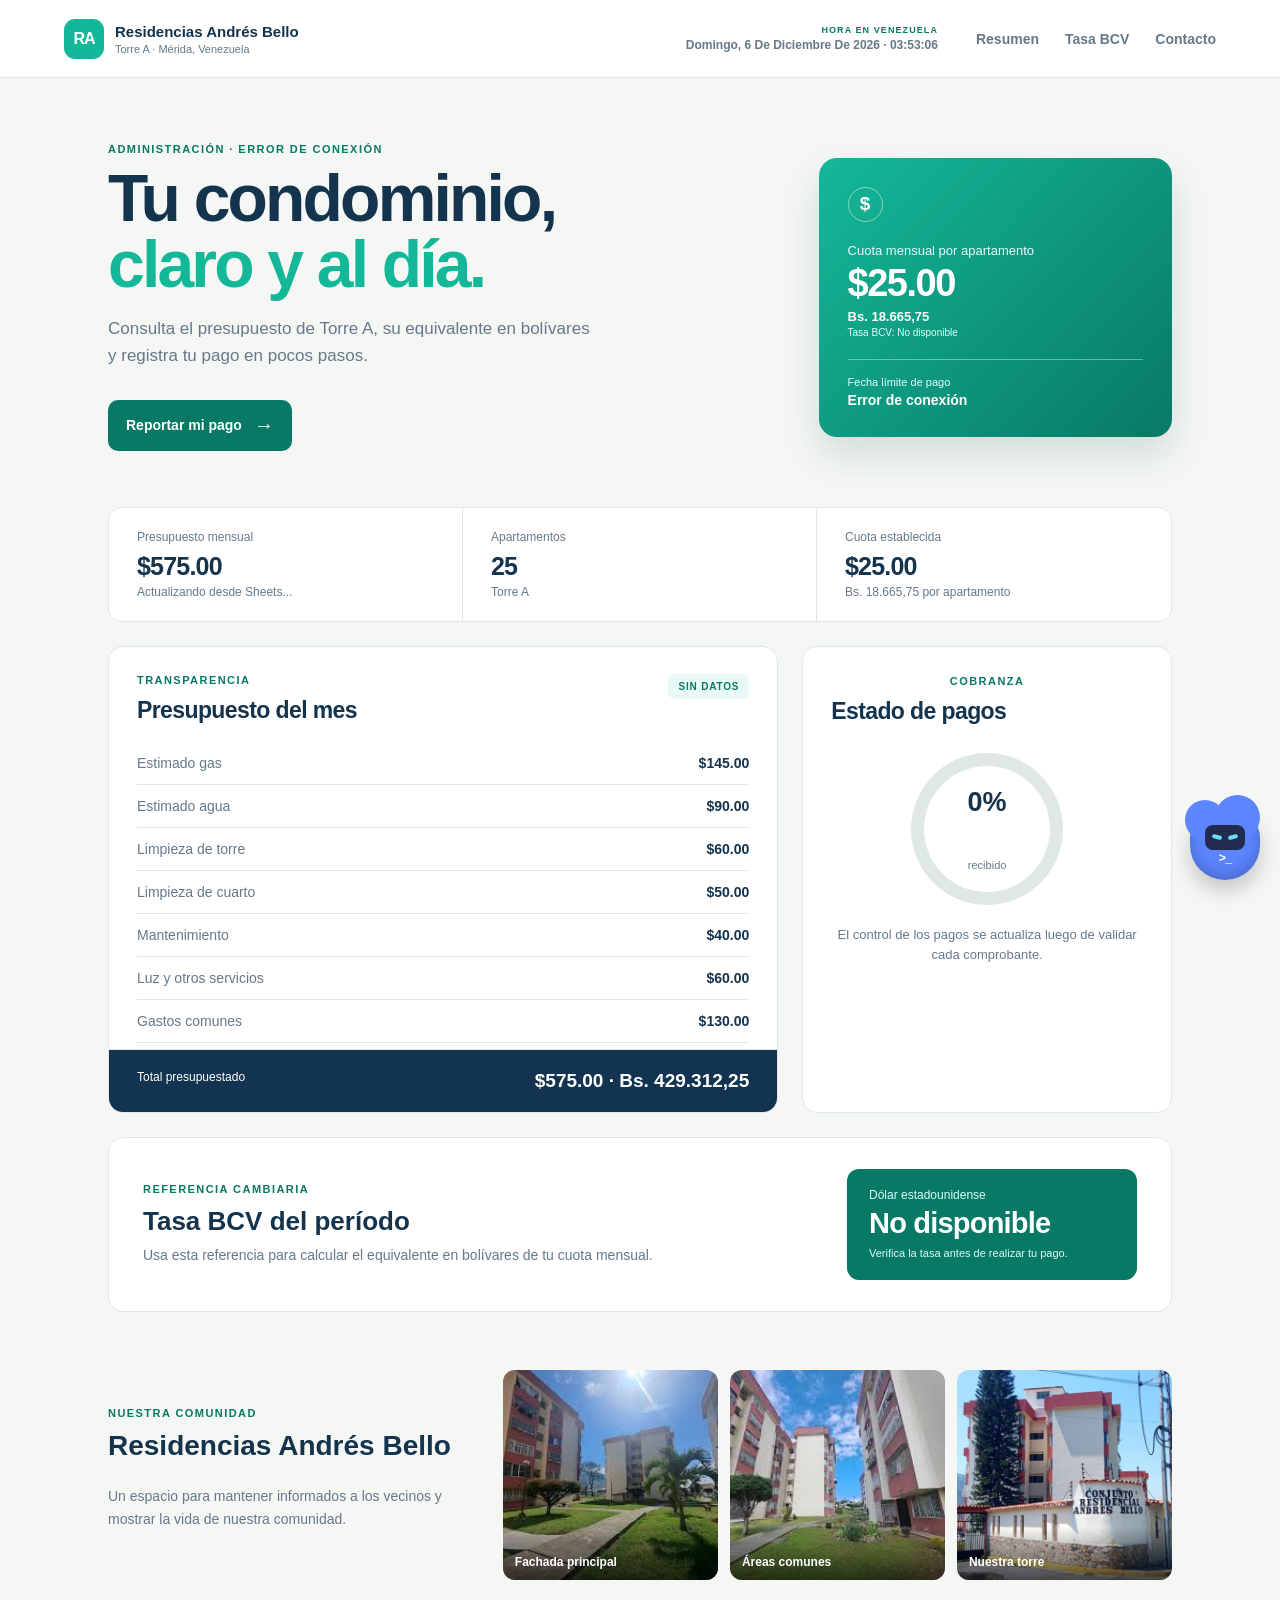
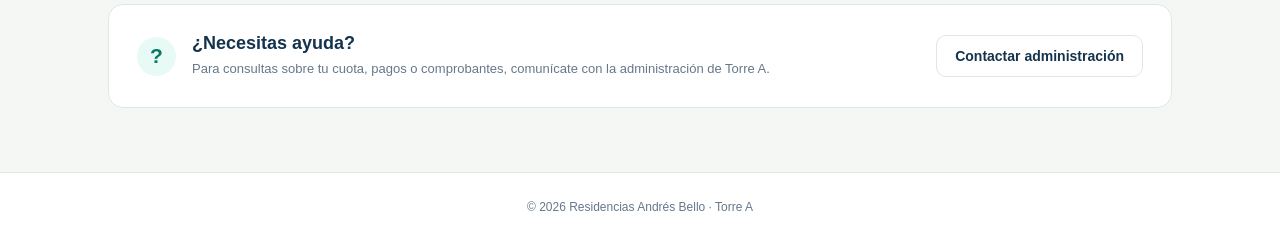
==== index.html @ afac64ab "Add files via upload" ====
<!doctype html>
<html lang="es">
  <head>
    <meta charset="UTF-8" />
    <meta name="viewport" content="width=device-width, initial-scale=1.0" />
    <title>Residencias Andrés Bello | Torre A</title>
    <meta name="description" content="Dashboard financiero de la Torre A de Residencias Andrés Bello. Consulta el presupuesto mensual, la tasa BCV y reporta tus pagos en línea de forma transparente." />
    <meta name="keywords" content="condominio, residencias andrés bello, torre a, pagos, presupuesto, bcv, mérida" />
    <meta property="og:title" content="Residencias Andrés Bello | Torre A" />
    <meta property="og:description" content="Consulta el presupuesto mensual, la tasa BCV y reporta tus pagos en línea." />
    <meta property="og:type" content="website" />
    <link rel="stylesheet" href="styles.css" />
  </head>
  <body>
    <header class="topbar">
      <a class="brand" href="#inicio" aria-label="Inicio">
        <span class="brand-mark">RA</span>
        <span><strong>Residencias Andrés Bello</strong><small>Torre A · Mérida, Venezuela</small></span>
      </a>
      <div class="live-date" aria-live="polite">
        <span>Hora en Venezuela</span>
        <strong id="fecha-hora-actual">Cargando fecha y hora...</strong>
      </div>
      <nav>
        <a class="scroll-link" href="#resumen">Resumen</a>
        <a class="scroll-link" href="#tasa">Tasa BCV</a>
        <a class="scroll-link" href="#contacto">Contacto</a>
      </nav>
    </header>

    <main id="inicio">
      <section class="hero">
        <div>
          <p class="eyebrow" id="periodo-hero">ADMINISTRACIÓN · CARGANDO PERÍODO</p>
          <h1>Tu condominio,<br /><em>claro y al día.</em></h1>
          <p class="hero-copy">Consulta el presupuesto de Torre A, su equivalente en bolívares y registra tu pago en pocos pasos.</p>
          <a class="button primary" href="https://docs.google.com/forms/d/e/1FAIpQLSe9DGuaUtaWF4WO4DJ9DgAh0t8BMmfnsXHeLed1Wag_UKDj8g/viewform?usp=header" target="_blank" rel="noopener">Reportar mi pago <span>→</span></a>
        </div>
        <aside class="amount-card">
          <span class="icon-circle">$</span>
          <p>Cuota mensual por apartamento</p>
          <strong id="cuota-usd">$25.00</strong>
          <p class="bs-amount"><span id="cuota-bs">Bs. 18.665,75</span> <small id="tasa-bcv">Tasa referencial: Bs. 746,63/$</small></p>
          <div></div>
          <small>Fecha límite de pago</small>
          <b id="fecha-limite">Cargando fecha límite...</b>
        </aside>
      </section>

      <section class="metrics" aria-label="Resumen financiero">
        <article><span>Presupuesto mensual</span><strong id="presupuesto-usd">$575.00</strong><small id="presupuesto-bs">Actualizando desde Sheets...</small></article>
        <article><span>Apartamentos</span><strong id="apartamentos">25</strong><small>Torre A</small></article>
        <article><span>Cuota establecida</span><strong id="cuota-usd-resumen">$25.00</strong><small id="cuota-bs-resumen">Bs. 18.665,75 por apartamento</small></article>
      </section>

      <section class="section-grid" id="resumen">
        <article class="panel expense-panel">
          <div class="panel-heading"><div><p class="eyebrow">TRANSPARENCIA</p><h2>Presupuesto del mes</h2></div><span class="month" id="mes-presupuesto">CARGANDO</span></div>
          <div class="expenses">
            <div><span>Estimado gas</span><b>$145.00</b></div>
            <div><span>Estimado agua</span><b>$90.00</b></div>
            <div><span>Limpieza de torre</span><b>$60.00</b></div>
            <div><span>Limpieza de cuarto</span><b>$50.00</b></div>
            <div><span>Mantenimiento</span><b>$40.00</b></div>
            <div><span>Luz y otros servicios</span><b>$60.00</b></div>
            <div><span>Gastos comunes</span><b>$130.00</b></div>
          </div>
          <footer><span>Total presupuestado</span><strong id="total-presupuesto">$575.00 · Bs. 429.312,25</strong></footer>
        </article>

        <article class="panel status-panel">
          <p class="eyebrow">COBRANZA</p><h2>Estado de pagos</h2>
          <div class="progress-ring"><div><strong id="porcentaje-cobrado">0%</strong><span id="pagos-aprobados">recibido</span></div></div>
          <p class="status-copy">El control de los pagos se actualiza luego de validar cada comprobante.</p>
        </article>
      </section>

      <section class="rate-panel" id="tasa">
        <div>
          <p class="eyebrow">REFERENCIA CAMBIARIA</p>
          <h2>Tasa BCV del período</h2>
          <p>Usa esta referencia para calcular el equivalente en bolívares de tu cuota mensual.</p>
        </div>
        <div class="rate-value">
          <span>Dólar estadounidense</span>
          <strong id="tasa-bcv-card">Bs. 746,63/$</strong>
          <small>Verifica la tasa antes de realizar tu pago.</small>
        </div>
      </section>

      <section class="gallery">
        <div><p class="eyebrow">NUESTRA COMUNIDAD</p><h2>Residencias Andrés Bello</h2><p>Un espacio para mantener informados a los vecinos y mostrar la vida de nuestra comunidad.</p></div>
        <div class="gallery-grid"><figure><img src="imagenes/condominio-1.jpg" alt="Fachada de Residencias Andrés Bello"/><figcaption>Fachada principal</figcaption></figure><figure><img src="imagenes/condominio-2.jpg" alt="Áreas comunes de Residencias Andrés Bello"/><figcaption>Áreas comunes</figcaption></figure><figure><img src="imagenes/condominio-3.jpg" alt="Vista de Residencias Andrés Bello"/><figcaption>Nuestra torre</figcaption></figure></div>
      </section>

      <section class="help" id="contacto">
        <div><span class="help-icon">?</span><div><h2>¿Necesitas ayuda?</h2><p>Para consultas sobre tu cuota, pagos o comprobantes, comunícate con la administración de Torre A.</p></div></div>
        <a class="button outline" href="mailto:administracion@residenciasandresbello.com">Contactar administración</a>
      </section>
    </main>
    <footer>© 2026 Residencias Andrés Bello · Torre A</footer>
    <script src="script.js?v=6"></script>
  </body>
</html>
---- styles.css ----
:root { 
  --ink: #14334d; --muted: #66788a; --mint: #14b899; --mint-dark: #087965; --cream: #f5f7f5; --line: #dfe8e7; --navy: #123450; --bg-panel: #ffffff;
}
[data-theme="dark"] {
  --ink: #f1f5f9; --muted: #94a3b8; --mint: #0f766e; --mint-dark: #2dd4bf; --cream: #0f172a; --line: #334155; --navy: #1e293b; --bg-panel: #1e293b;
}

* { box-sizing:border-box; }
html { scroll-behavior:smooth; }
body { margin:0; color:var(--ink); background:var(--cream); font-family:Arial,Helvetica,sans-serif; transition: background 0.3s, color 0.3s; }

/* Barra Superior */
.topbar { height:78px; display:flex; align-items:center; justify-content:space-between; padding:0 max(5vw,28px); border-bottom:1px solid var(--line); background:var(--bg-panel); transition: background 0.3s; }
.live-date { margin-left:auto; margin-right:38px; text-align:right; color:var(--muted); }
.live-date span { display:block; color:var(--mint-dark); font-size:9px; font-weight:800; letter-spacing:.12em; text-transform:uppercase; }
.live-date strong { display:block; margin-top:3px; font-size:12px; font-weight:600; text-transform:capitalize; }
.brand { display:flex; align-items:center; gap:11px; color:var(--ink); text-decoration:none; }
.brand-mark { display:grid; place-items:center; width:40px; height:40px; border-radius:11px; background:var(--mint); color:#fff; font-weight:800; letter-spacing:-1px; }
.brand strong,.brand small { display:block; }.brand strong { font-size:15px; }.brand small { margin-top:3px; font-size:11px; color:var(--muted); }
nav { display:flex; gap:26px; align-items:center; } nav a { color:var(--muted); font-size:14px; font-weight:600; text-decoration:none; } nav a:hover { color:var(--mint-dark); }
#theme-toggle { background:none; border:none; font-size:18px; cursor:pointer; padding:0; filter: grayscale(100%); transition: 0.2s; } #theme-toggle:hover { filter: grayscale(0%); transform:scale(1.1); }

main { max-width:1120px; margin:auto; padding:54px 28px 64px; }
.hero { display:grid; grid-template-columns:1.45fr .8fr; align-items:center; gap:70px; min-height:330px; }
.eyebrow { margin:0 0 11px; color:var(--mint-dark); font-size:11px; font-weight:800; letter-spacing:1.45px; }
h1,h2,p { margin-top:0; } h1 { margin-bottom:18px; max-width:620px; font-size:clamp(40px,5.2vw,66px); line-height:.99; letter-spacing:-2.8px; } h1 em { color:var(--mint); font-style:normal; }
.hero-copy { max-width:490px; color:var(--muted); font-size:17px; line-height:1.6; }
.button { display:inline-flex; align-items:center; justify-content:center; gap:12px; padding:14px 18px; border-radius:10px; font-size:14px; font-weight:700; text-decoration:none; transition:.2s; }.primary { margin-top:13px; color:#fff; background:var(--mint-dark); }.primary:hover { background:var(--mint); transform:translateY(-2px); box-shadow:0 8px 20px rgba(20,184,153,.3); }.primary span { font-size:20px; }

/* Tarjetas y Paneles (Hover 3D) */
.hover-3d { transition: transform 0.3s cubic-bezier(0.175, 0.885, 0.32, 1.275), box-shadow 0.3s ease; }
.hover-3d:hover { transform: translateY(-4px); box-shadow: 0 16px 32px rgba(0,0,0,0.08); }

.amount-card { padding:29px; border-radius:18px; color:#fff; background:linear-gradient(135deg, var(--mint) 0%, var(--mint-dark) 100%); box-shadow:0 18px 38px rgba(18,80,70,.16); }.icon-circle { display:grid; place-items:center; width:35px; height:35px; border:1px solid #ffffff7a; border-radius:50%; font-size:19px; font-weight:bold; }.amount-card p { margin:21px 0 4px; color:#e2fffa; font-size:13px; }.amount-card strong { font-size:38px; letter-spacing:-1.5px; display:inline-block; }.amount-card div { height:1px; margin:21px 0 16px; background:#ffffff62; }.amount-card small,.amount-card b { display:block; }.amount-card small { color:#e2fffa; font-size:11px; }.amount-card b { margin-top:4px; font-size:14px; }
.amount-card .bs-amount { margin:4px 0 0; color:#fff; font-size:13px; font-weight:bold; }
.amount-card .bs-amount small { display:block; margin-top:3px; color:#e2fffa; font-size:10px; font-weight:normal; }

.metrics { display:grid; grid-template-columns:repeat(3,1fr); margin:45px 0 24px; border:1px solid var(--line); border-radius:13px; overflow:hidden; background:var(--bg-panel); transition: background 0.3s, border-color 0.3s; }.metrics article { padding:22px 28px; border-right:1px solid var(--line); }.metrics article:last-child { border:0; }.metrics span,.metrics small { display:block; color:var(--muted); font-size:12px; }.metrics strong { display:block; margin:8px 0 4px; color:var(--ink); font-size:25px; letter-spacing:-.8px; display:inline-block; }

.section-grid { display:grid; grid-template-columns:1.45fr .8fr; gap:24px; }.panel { border:1px solid var(--line); border-radius:15px; background:var(--bg-panel); transition: background 0.3s, border-color 0.3s; }.expense-panel { overflow:hidden; }.panel-heading { display:flex; justify-content:space-between; align-items:start; padding:27px 28px 18px; }.panel h2 { margin:0; font-size:23px; letter-spacing:-.6px; }.month { padding:7px 10px; border-radius:7px; color:var(--mint-dark); background:#e9faf6; font-size:10px; font-weight:800; letter-spacing:.8px; display:inline-block; }.expenses { padding:0 28px; }.expenses div { display:flex; justify-content:space-between; padding:13px 0; border-bottom:1px solid var(--line); color:var(--muted); font-size:14px; }.expenses b { color:var(--ink); }.expense-panel footer { display:flex; justify-content:space-between; margin-top:6px; padding:20px 28px; color:#fff; background:var(--navy); }.expense-panel footer strong { font-size:19px; display:inline-block; }

/* Termómetro Financiero (Progress Ring) */
.status-panel { padding:28px; text-align:center; }.status-panel h2 { text-align:left; }
.progress-ring { display:grid; place-items:center; width:152px; height:152px; margin:28px auto 20px; border-radius:50%; background:conic-gradient(var(--progress-color, var(--mint)) var(--progress-angle, 0deg), var(--line) 0deg); transition: background 0.5s; }.progress-ring>div { display:grid; place-items:center; width:126px; height:126px; border-radius:50%; background:var(--bg-panel); transition: background 0.3s; }.progress-ring strong { font-size:27px; display:inline-block; }.progress-ring span { color:var(--muted); font-size:11px; }.status-copy { color:var(--muted); font-size:13px; line-height:1.55; }

.rate-panel { display:flex; align-items:center; justify-content:space-between; gap:30px; margin-top:24px; padding:31px 34px; border:1px solid var(--line); border-radius:15px; background:var(--bg-panel); transition: background 0.3s, border-color 0.3s; }.rate-panel h2 { margin:0 0 8px; font-size:26px; }.rate-panel>div>p:not(.eyebrow) { max-width:560px; margin:0; color:var(--muted); font-size:14px; line-height:1.55; }.rate-value { min-width:290px; padding:19px 22px; border-radius:12px; color:#fff; background:var(--mint-dark); }.rate-value span,.rate-value small { display:block; }.rate-value span { color:#d7fff6; font-size:12px; }.rate-value strong { display:block; margin:5px 0 6px; font-size:29px; letter-spacing:-.8px; display:inline-block; }.rate-value small { color:#d7fff6; font-size:11px; line-height:1.4; }

.gallery { display:grid; grid-template-columns:.8fr 1.5fr; gap:38px; align-items:center; margin-top:58px; }.gallery h2 { font-size:28px; }.gallery>div>p:not(.eyebrow) { color:var(--muted); font-size:14px; line-height:1.6; }
.gallery-grid { display:grid; grid-template-columns:repeat(3,1fr); gap:12px; }.gallery figure { position:relative; height:210px; margin:0; overflow:hidden; border-radius:12px; background:#dbe8e5; }.gallery img { width:100%; height:100%; object-fit:cover; transition: transform 0.5s; }.gallery figure:hover img { transform: scale(1.05); }.gallery figcaption { position:absolute; right:0; bottom:0; left:0; padding:28px 12px 11px; color:#fff; background:linear-gradient(transparent,rgba(0,0,0,.65)); font-size:12px; font-weight:bold; }

.help { display:flex; align-items:center; justify-content:space-between; gap:22px; margin-top:24px; padding:28px; border:1px solid var(--line); border-radius:15px; background:var(--bg-panel); transition: background 0.3s, border-color 0.3s; }.help>div { display:flex; align-items:center; gap:16px; }.help-icon { display:grid; place-items:center; flex:0 0 auto; width:39px; height:39px; border-radius:50%; color:var(--mint-dark); background:#e8faf6; font-size:21px; font-weight:bold; }.help h2 { margin:0 0 5px; font-size:18px; }.help p { max-width:580px; margin:0; color:var(--muted); font-size:13px; line-height:1.5; }.outline { color:var(--ink); border:1px solid var(--line); white-space:nowrap; padding:12px 18px; border-radius:10px; font-weight:bold; text-decoration:none; transition:0.2s; }.outline:hover { background:var(--line); } 
footer { padding:27px; color:var(--muted); border-top:1px solid var(--line); background:var(--bg-panel); text-align:center; font-size:12px; transition: background 0.3s; }

/* Animaciones de Skeleton Loading */
@keyframes shimmer { 0% { background-position: -200% 0; } 100% { background-position: 200% 0; } }
.skeleton { background: linear-gradient(90deg, var(--line) 25%, var(--cream) 50%, var(--line) 75%); background-size: 200% 100%; animation: shimmer 1.5s infinite; color: transparent !important; border-radius: 6px; }

@media (max-width:720px) {
  .topbar { height:auto; padding:13px 15px; } .topbar nav { gap:15px; } .topbar nav a { display:none; } .live-date { margin:0 0 0 auto; max-width:154px; line-height:1.35; } .live-date strong { font-size:10px; } .brand-mark { width:34px; height:34px; border-radius:9px; font-size:13px; } .brand strong { font-size:13px; }.brand small { font-size:9px; } main { padding:25px 14px 38px; } .hero,.section-grid { grid-template-columns:1fr; gap:21px; } .hero { min-height:0; }.hero-copy { font-size:15px; line-height:1.5; } h1 { margin-bottom:13px; font-size:39px; letter-spacing:-1.8px; } .eyebrow { margin-bottom:8px; font-size:9px; } .button { padding:12px 15px; font-size:13px; } .amount-card { max-width:430px; padding:22px; border-radius:15px; } .amount-card p { margin-top:15px; }.amount-card strong { font-size:32px; } .metrics { grid-template-columns:1fr; margin:28px 0 18px; } .metrics article { padding:16px 19px; border-right:0; border-bottom:1px solid var(--line); } .metrics article:last-child { border-bottom:0; }.metrics strong { margin:5px 0 2px; font-size:22px; } .panel-heading,.status-panel { padding:21px; }.expenses { padding:0 21px; } .expenses div { padding:10px 0; font-size:13px; }.expense-panel footer { padding:16px 21px; } .progress-ring { width:130px; height:130px; margin:21px auto 15px; }.progress-ring>div { width:108px; height:108px; } .rate-panel,.help { display:block; padding:22px; }.rate-panel h2 { font-size:23px; } .help .outline { width:100%; margin-top:18px; display:block; text-align:center; } .rate-value { min-width:0; margin-top:18px; } .gallery { grid-template-columns:1fr; gap:24px; }.gallery-grid { grid-template-columns:repeat(3,1fr); }.gallery figure { height:130px; }
}
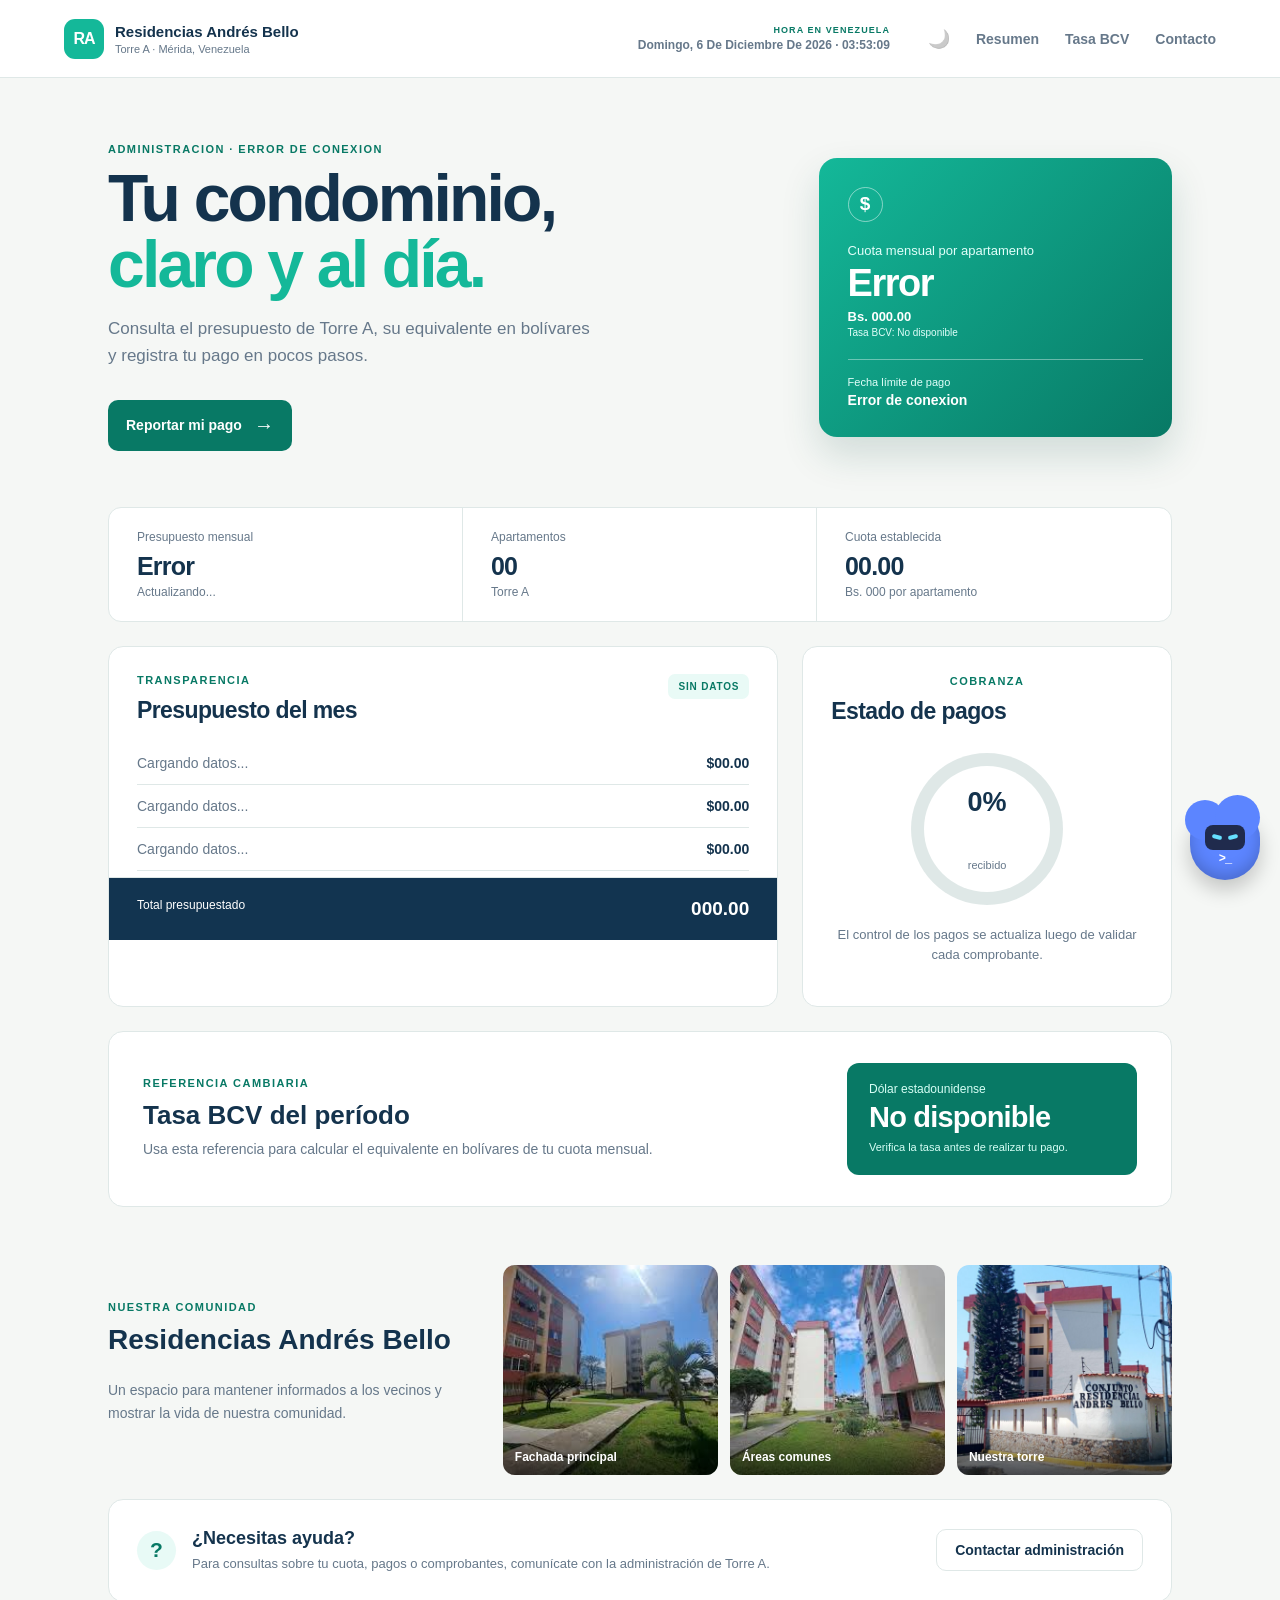
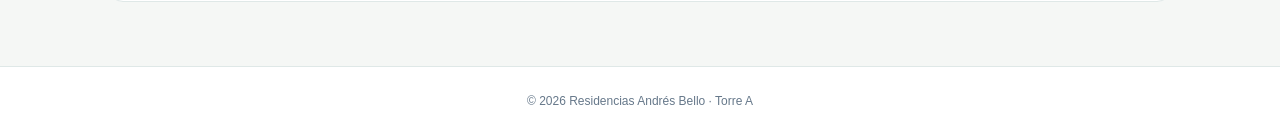
==== commit b6b816a1: "Add files via upload" ====
--- a/index.html
+++ b/index.html
@@ -1,11 +1,11 @@
 <!doctype html>
-<html lang="es">
+<html lang="es" data-theme="light">
   <head>
     <meta charset="UTF-8" />
     <meta name="viewport" content="width=device-width, initial-scale=1.0" />
     <title>Residencias Andrés Bello | Torre A</title>
     <meta name="description" content="Dashboard financiero de la Torre A de Residencias Andrés Bello. Consulta el presupuesto mensual, la tasa BCV y reporta tus pagos en línea de forma transparente." />
-    <meta name="keywords" content="condominio, residencias andrés bello, torre a, pagos, presupuesto, bcv, mérida" />
+    <meta name="keywords" content="condominio, residencias andrés bello, torre a, pagos, presupuesto, bcv" />
     <meta property="og:title" content="Residencias Andrés Bello | Torre A" />
     <meta property="og:description" content="Consulta el presupuesto mensual, la tasa BCV y reporta tus pagos en línea." />
     <meta property="og:type" content="website" />
@@ -22,6 +22,7 @@
         <strong id="fecha-hora-actual">Cargando fecha y hora...</strong>
       </div>
       <nav>
+        <button id="theme-toggle" aria-label="Cambiar tema">🌙</button>
         <a class="scroll-link" href="#resumen">Resumen</a>
         <a class="scroll-link" href="#tasa">Tasa BCV</a>
         <a class="scroll-link" href="#contacto">Contacto</a>
@@ -36,46 +37,42 @@
           <p class="hero-copy">Consulta el presupuesto de Torre A, su equivalente en bolívares y registra tu pago en pocos pasos.</p>
           <a class="button primary" href="https://docs.google.com/forms/d/e/1FAIpQLSe9DGuaUtaWF4WO4DJ9DgAh0t8BMmfnsXHeLed1Wag_UKDj8g/viewform?usp=header" target="_blank" rel="noopener">Reportar mi pago <span>→</span></a>
         </div>
-        <aside class="amount-card">
+        <aside class="amount-card hover-3d">
           <span class="icon-circle">$</span>
           <p>Cuota mensual por apartamento</p>
-          <strong id="cuota-usd">$25.00</strong>
-          <p class="bs-amount"><span id="cuota-bs">Bs. 18.665,75</span> <small id="tasa-bcv">Tasa referencial: Bs. 746,63/$</small></p>
+          <strong id="cuota-usd" class="skeleton">00.00</strong>
+          <p class="bs-amount"><span id="cuota-bs" class="skeleton">Bs. 000.00</span> <small id="tasa-bcv" class="skeleton">Tasa referencial: Bs. 000/$</small></p>
           <div></div>
           <small>Fecha límite de pago</small>
-          <b id="fecha-limite">Cargando fecha límite...</b>
+          <b id="fecha-limite" class="skeleton">Cargando...</b>
         </aside>
       </section>
 
-      <section class="metrics" aria-label="Resumen financiero">
-        <article><span>Presupuesto mensual</span><strong id="presupuesto-usd">$575.00</strong><small id="presupuesto-bs">Actualizando desde Sheets...</small></article>
-        <article><span>Apartamentos</span><strong id="apartamentos">25</strong><small>Torre A</small></article>
-        <article><span>Cuota establecida</span><strong id="cuota-usd-resumen">$25.00</strong><small id="cuota-bs-resumen">Bs. 18.665,75 por apartamento</small></article>
+      <section class="metrics hover-3d" aria-label="Resumen financiero">
+        <article><span>Presupuesto mensual</span><strong id="presupuesto-usd" class="skeleton">000.00</strong><small id="presupuesto-bs" class="skeleton">Actualizando...</small></article>
+        <article><span>Apartamentos</span><strong id="apartamentos" class="skeleton">00</strong><small>Torre A</small></article>
+        <article><span>Cuota establecida</span><strong id="cuota-usd-resumen" class="skeleton">00.00</strong><small id="cuota-bs-resumen" class="skeleton">Bs. 000 por apartamento</small></article>
       </section>
 
       <section class="section-grid" id="resumen">
-        <article class="panel expense-panel">
-          <div class="panel-heading"><div><p class="eyebrow">TRANSPARENCIA</p><h2>Presupuesto del mes</h2></div><span class="month" id="mes-presupuesto">CARGANDO</span></div>
+        <article class="panel expense-panel hover-3d">
+          <div class="panel-heading"><div><p class="eyebrow">TRANSPARENCIA</p><h2>Presupuesto del mes</h2></div><span class="month skeleton" id="mes-presupuesto">CARGANDO</span></div>
           <div class="expenses">
-            <div><span>Estimado gas</span><b>$145.00</b></div>
-            <div><span>Estimado agua</span><b>$90.00</b></div>
-            <div><span>Limpieza de torre</span><b>$60.00</b></div>
-            <div><span>Limpieza de cuarto</span><b>$50.00</b></div>
-            <div><span>Mantenimiento</span><b>$40.00</b></div>
-            <div><span>Luz y otros servicios</span><b>$60.00</b></div>
-            <div><span>Gastos comunes</span><b>$130.00</b></div>
+            <div class="skeleton"><span>Cargando datos...</span><b>$00.00</b></div>
+            <div class="skeleton"><span>Cargando datos...</span><b>$00.00</b></div>
+            <div class="skeleton"><span>Cargando datos...</span><b>$00.00</b></div>
           </div>
-          <footer><span>Total presupuestado</span><strong id="total-presupuesto">$575.00 · Bs. 429.312,25</strong></footer>
+          <footer><span>Total presupuestado</span><strong id="total-presupuesto" class="skeleton">000.00</strong></footer>
         </article>
 
-        <article class="panel status-panel">
+        <article class="panel status-panel hover-3d">
           <p class="eyebrow">COBRANZA</p><h2>Estado de pagos</h2>
-          <div class="progress-ring"><div><strong id="porcentaje-cobrado">0%</strong><span id="pagos-aprobados">recibido</span></div></div>
+          <div class="progress-ring"><div><strong id="porcentaje-cobrado" class="skeleton">0%</strong><span id="pagos-aprobados" class="skeleton">recibido</span></div></div>
           <p class="status-copy">El control de los pagos se actualiza luego de validar cada comprobante.</p>
         </article>
       </section>
 
-      <section class="rate-panel" id="tasa">
+      <section class="rate-panel hover-3d" id="tasa">
         <div>
           <p class="eyebrow">REFERENCIA CAMBIARIA</p>
           <h2>Tasa BCV del período</h2>
@@ -83,7 +80,7 @@
         </div>
         <div class="rate-value">
           <span>Dólar estadounidense</span>
-          <strong id="tasa-bcv-card">Bs. 746,63/$</strong>
+          <strong id="tasa-bcv-card" class="skeleton">Bs. 000/$</strong>
           <small>Verifica la tasa antes de realizar tu pago.</small>
         </div>
       </section>
@@ -93,12 +90,12 @@
         <div class="gallery-grid"><figure><img src="imagenes/condominio-1.jpg" alt="Fachada de Residencias Andrés Bello"/><figcaption>Fachada principal</figcaption></figure><figure><img src="imagenes/condominio-2.jpg" alt="Áreas comunes de Residencias Andrés Bello"/><figcaption>Áreas comunes</figcaption></figure><figure><img src="imagenes/condominio-3.jpg" alt="Vista de Residencias Andrés Bello"/><figcaption>Nuestra torre</figcaption></figure></div>
       </section>
 
-      <section class="help" id="contacto">
+      <section class="help hover-3d" id="contacto">
         <div><span class="help-icon">?</span><div><h2>¿Necesitas ayuda?</h2><p>Para consultas sobre tu cuota, pagos o comprobantes, comunícate con la administración de Torre A.</p></div></div>
         <a class="button outline" href="mailto:administracion@residenciasandresbello.com">Contactar administración</a>
       </section>
     </main>
     <footer>© 2026 Residencias Andrés Bello · Torre A</footer>
-    <script src="script.js?v=6"></script>
+    <script src="script.js?v=7"></script>
   </body>
 </html>
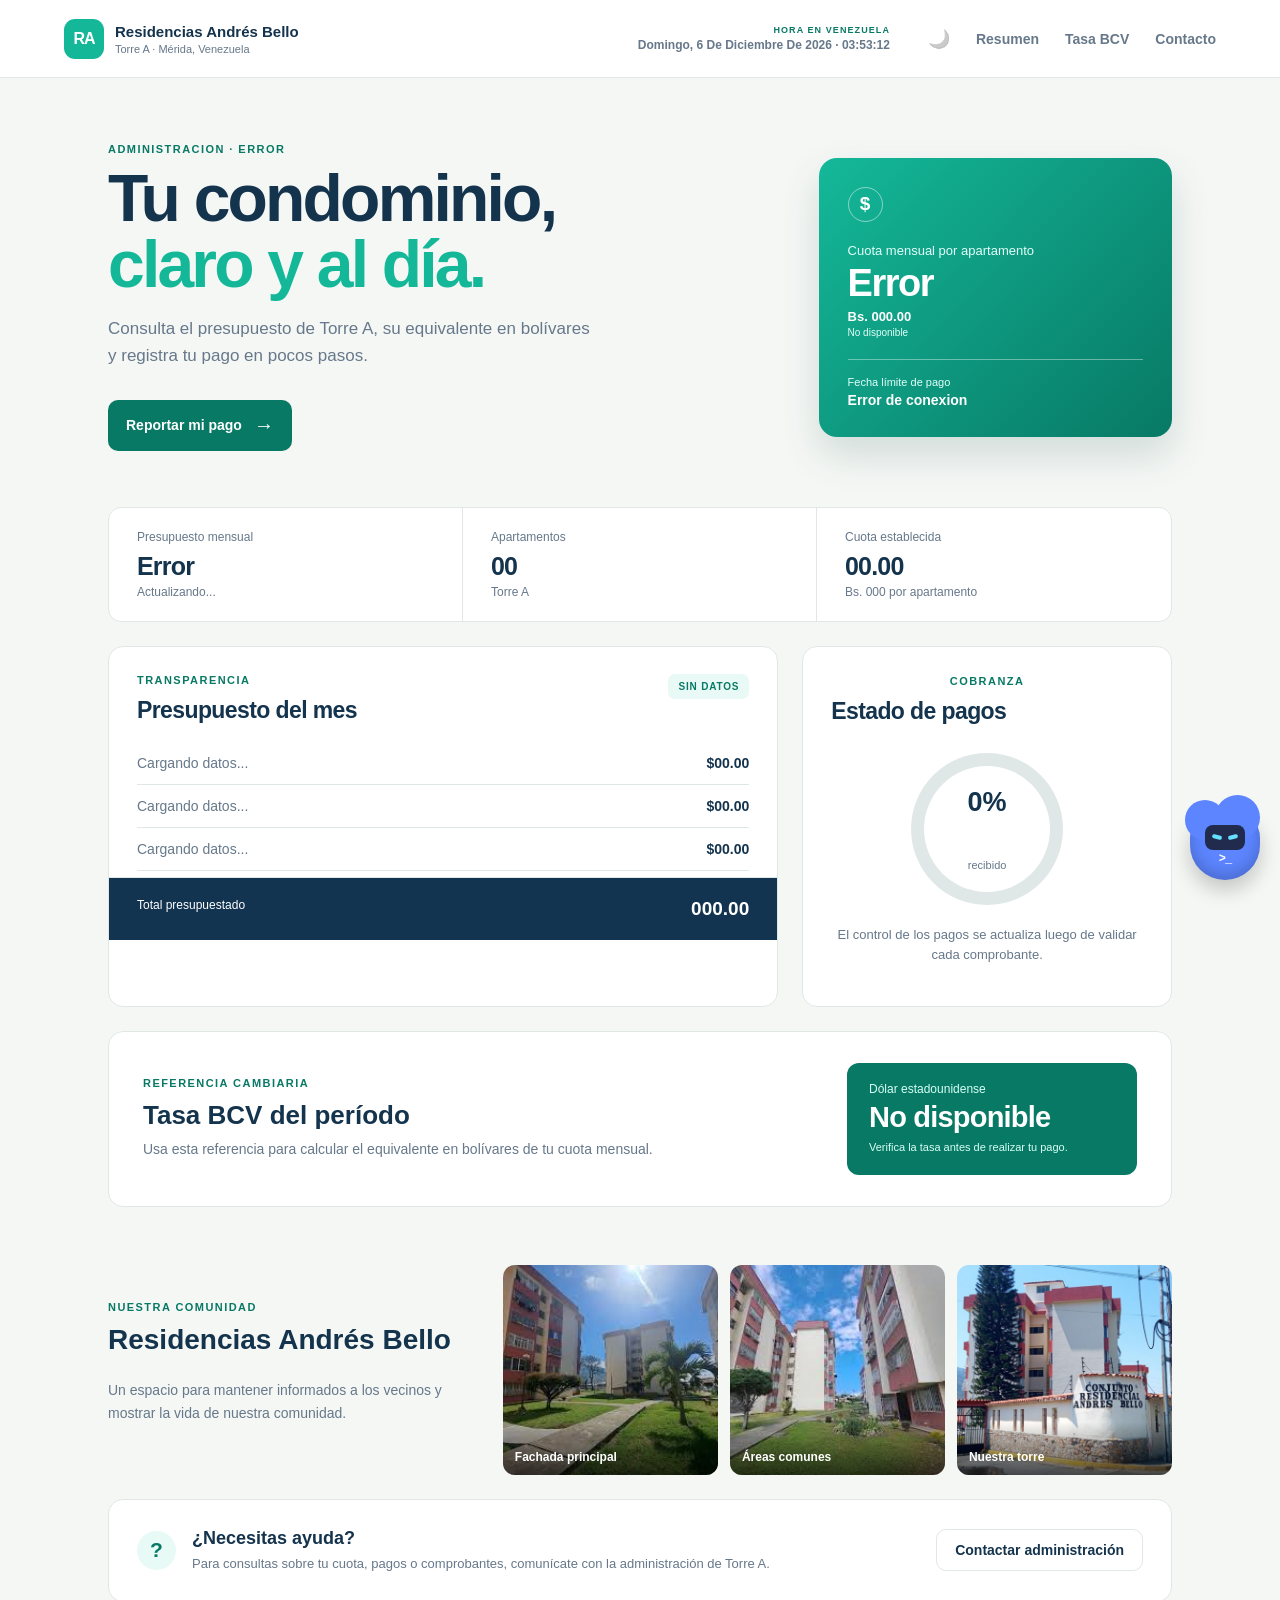
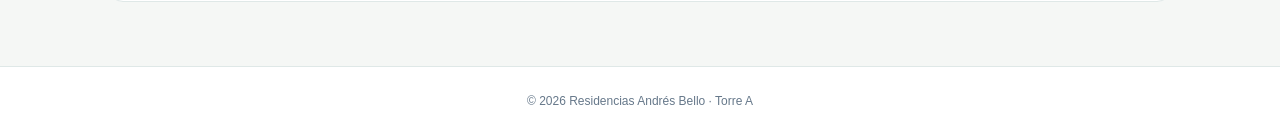
==== commit 5c9674bd: "Add files via upload" ====
--- a/index.html
+++ b/index.html
@@ -96,6 +96,7 @@
       </section>
     </main>
     <footer>© 2026 Residencias Andrés Bello · Torre A</footer>
-    <script src="script.js?v=7"></script>
+    <script src="script.js?v=8"></script>
+    <script src="chatbot.js?v=1"></script>
   </body>
 </html>
--- a/styles.css
+++ b/styles.css
@@ -39,7 +39,7 @@
 
 .section-grid { display:grid; grid-template-columns:1.45fr .8fr; gap:24px; }.panel { border:1px solid var(--line); border-radius:15px; background:var(--bg-panel); transition: background 0.3s, border-color 0.3s; }.expense-panel { overflow:hidden; }.panel-heading { display:flex; justify-content:space-between; align-items:start; padding:27px 28px 18px; }.panel h2 { margin:0; font-size:23px; letter-spacing:-.6px; }.month { padding:7px 10px; border-radius:7px; color:var(--mint-dark); background:#e9faf6; font-size:10px; font-weight:800; letter-spacing:.8px; display:inline-block; }.expenses { padding:0 28px; }.expenses div { display:flex; justify-content:space-between; padding:13px 0; border-bottom:1px solid var(--line); color:var(--muted); font-size:14px; }.expenses b { color:var(--ink); }.expense-panel footer { display:flex; justify-content:space-between; margin-top:6px; padding:20px 28px; color:#fff; background:var(--navy); }.expense-panel footer strong { font-size:19px; display:inline-block; }
 
-/* Termómetro Financiero (Progress Ring) */
+/* Termometro Financiero (Progress Ring) */
 .status-panel { padding:28px; text-align:center; }.status-panel h2 { text-align:left; }
 .progress-ring { display:grid; place-items:center; width:152px; height:152px; margin:28px auto 20px; border-radius:50%; background:conic-gradient(var(--progress-color, var(--mint)) var(--progress-angle, 0deg), var(--line) 0deg); transition: background 0.5s; }.progress-ring>div { display:grid; place-items:center; width:126px; height:126px; border-radius:50%; background:var(--bg-panel); transition: background 0.3s; }.progress-ring strong { font-size:27px; display:inline-block; }.progress-ring span { color:var(--muted); font-size:11px; }.status-copy { color:var(--muted); font-size:13px; line-height:1.55; }
 
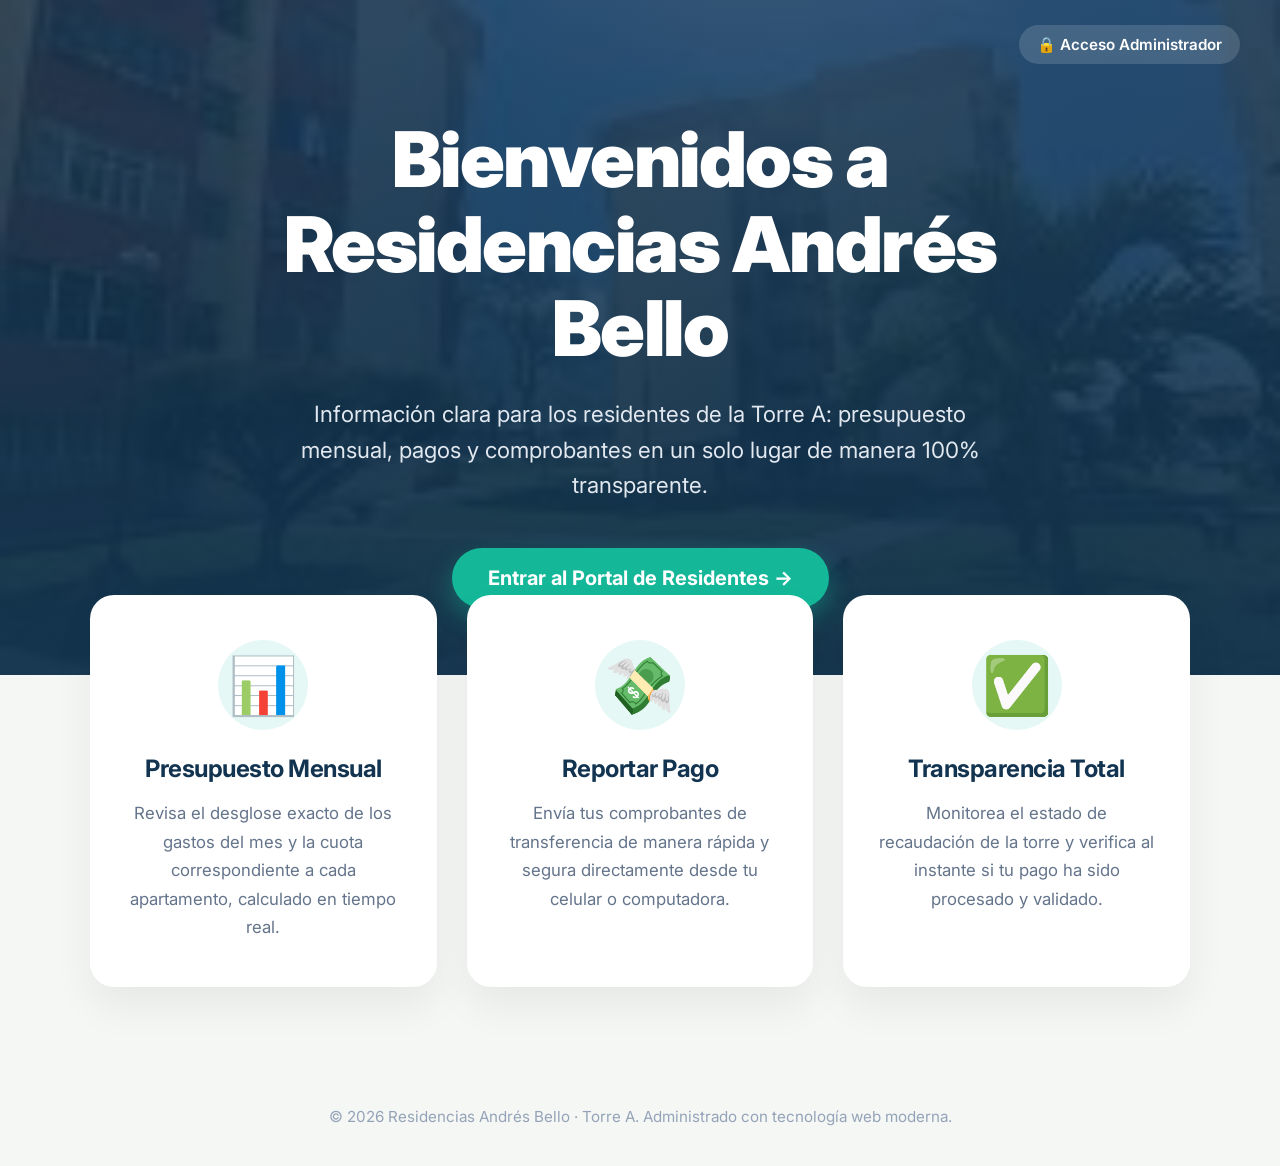
==== commit c678a436: "Add files via upload" ====
--- a/index.html
+++ b/index.html
@@ -1,102 +1,157 @@
 <!doctype html>
-<html lang="es" data-theme="light">
-  <head>
-    <meta charset="UTF-8" />
-    <meta name="viewport" content="width=device-width, initial-scale=1.0" />
-    <title>Residencias Andrés Bello | Torre A</title>
-    <meta name="description" content="Dashboard financiero de la Torre A de Residencias Andrés Bello. Consulta el presupuesto mensual, la tasa BCV y reporta tus pagos en línea de forma transparente." />
-    <meta name="keywords" content="condominio, residencias andrés bello, torre a, pagos, presupuesto, bcv" />
-    <meta property="og:title" content="Residencias Andrés Bello | Torre A" />
-    <meta property="og:description" content="Consulta el presupuesto mensual, la tasa BCV y reporta tus pagos en línea." />
-    <meta property="og:type" content="website" />
-    <link rel="stylesheet" href="styles.css" />
-  </head>
-  <body>
-    <header class="topbar">
-      <a class="brand" href="#inicio" aria-label="Inicio">
-        <span class="brand-mark">RA</span>
-        <span><strong>Residencias Andrés Bello</strong><small>Torre A · Mérida, Venezuela</small></span>
-      </a>
-      <div class="live-date" aria-live="polite">
-        <span>Hora en Venezuela</span>
-        <strong id="fecha-hora-actual">Cargando fecha y hora...</strong>
-      </div>
-      <nav>
-        <button id="theme-toggle" aria-label="Cambiar tema">🌙</button>
-        <a class="scroll-link" href="#resumen">Resumen</a>
-        <a class="scroll-link" href="#tasa">Tasa BCV</a>
-        <a class="scroll-link" href="#contacto">Contacto</a>
-      </nav>
-    </header>
+<html lang="es">
+<head>
+  <meta charset="UTF-8">
+  <meta name="viewport" content="width=device-width, initial-scale=1.0">
+  <title>Residencias Andrés Bello</title>
+  <meta name="description" content="Portal oficial de Residencias Andrés Bello. Información clara y transparente para todos los residentes." />
+  <link href="https://fonts.googleapis.com/css2?family=Inter:wght@400;600;700;900&display=swap" rel="stylesheet">
+  <style>
+    :root {
+      --mint: #14b899;
+      --mint-dark: #087965;
+      --navy: #123450;
+      --light: #f5f7f5;
+    }
+    body, html { margin: 0; padding: 0; font-family: 'Inter', sans-serif; background: var(--light); color: var(--navy); }
+    .top-nav {
+      position: absolute;
+      top: 0; left: 0; right: 0;
+      padding: 25px 40px;
+      display: flex;
+      justify-content: flex-end;
+      z-index: 10;
+    }
+    .admin-btn {
+      display: flex;
+      align-items: center;
+      gap: 8px;
+      color: white;
+      text-decoration: none;
+      font-size: 0.95rem;
+      font-weight: 600;
+      background: rgba(255, 255, 255, 0.15);
+      padding: 10px 18px;
+      border-radius: 50px;
+      backdrop-filter: blur(10px);
+      transition: all 0.3s;
+    }
+    .admin-btn:hover { background: rgba(255, 255, 255, 0.3); }
+    .hero {
+      position: relative;
+      height: 75vh;
+      min-height: 500px;
+      display: flex;
+      align-items: center;
+      justify-content: center;
+      text-align: center;
+      color: white;
+      background: url('imagenes/condominio-1.jpg') center/cover no-repeat;
+    }
+    .hero::before {
+      content: '';
+      position: absolute;
+      inset: 0;
+      background: linear-gradient(to bottom, rgba(18, 52, 80, 0.75), rgba(18, 52, 80, 0.95));
+    }
+    .hero-content {
+      position: relative;
+      z-index: 1;
+      max-width: 850px;
+      padding: 20px;
+      animation: fadeInUp 1s ease-out;
+    }
+    .hero h1 { font-size: clamp(2.8rem, 6vw, 4.8rem); font-weight: 900; margin-bottom: 24px; line-height: 1.1; letter-spacing: -1.5px; }
+    .hero p { font-size: clamp(1.1rem, 2vw, 1.4rem); margin-bottom: 45px; color: #e2e8f0; line-height: 1.6; max-width: 700px; margin-left: auto; margin-right: auto; }
+    .btn {
+      display: inline-block;
+      padding: 18px 36px;
+      background: var(--mint);
+      color: white;
+      text-decoration: none;
+      font-size: 1.25rem;
+      font-weight: 700;
+      border-radius: 50px;
+      transition: all 0.3s ease;
+      box-shadow: 0 10px 25px rgba(20, 184, 153, 0.4);
+    }
+    .btn:hover { background: var(--mint-dark); transform: translateY(-4px); box-shadow: 0 15px 35px rgba(20, 184, 153, 0.5); }
+    .features {
+      display: grid;
+      grid-template-columns: repeat(auto-fit, minmax(280px, 1fr));
+      gap: 30px;
+      max-width: 1100px;
+      margin: -80px auto 80px;
+      padding: 0 24px;
+      position: relative;
+      z-index: 2;
+    }
+    .feature-card {
+      background: white;
+      padding: 45px 35px;
+      border-radius: 24px;
+      text-align: center;
+      box-shadow: 0 20px 40px rgba(0,0,0,0.06);
+      transition: transform 0.4s cubic-bezier(0.175, 0.885, 0.32, 1.275), box-shadow 0.4s ease;
+    }
+    .feature-card:hover { transform: translateY(-12px); box-shadow: 0 30px 60px rgba(0,0,0,0.12); }
+    .icon {
+      font-size: 3.5rem;
+      margin-bottom: 24px;
+      display: inline-block;
+      background: #e6f8f5;
+      width: 90px;
+      height: 90px;
+      line-height: 90px;
+      border-radius: 50%;
+      color: var(--mint-dark);
+    }
+    .feature-card h3 { margin: 0 0 16px; font-size: 1.5rem; color: var(--navy); letter-spacing: -0.5px; }
+    .feature-card p { margin: 0; color: #64748b; line-height: 1.7; font-size: 1.05rem; }
+    @keyframes fadeInUp {
+      from { opacity: 0; transform: translateY(40px); }
+      to { opacity: 1; transform: translateY(0); }
+    }
+    footer { text-align: center; padding: 40px 20px; color: #94a3b8; font-size: 0.95rem; }
+  </style>
+</head>
+<body>
 
-    <main id="inicio">
-      <section class="hero">
-        <div>
-          <p class="eyebrow" id="periodo-hero">ADMINISTRACIÓN · CARGANDO PERÍODO</p>
-          <h1>Tu condominio,<br /><em>claro y al día.</em></h1>
-          <p class="hero-copy">Consulta el presupuesto de Torre A, su equivalente en bolívares y registra tu pago en pocos pasos.</p>
-          <a class="button primary" href="https://docs.google.com/forms/d/e/1FAIpQLSe9DGuaUtaWF4WO4DJ9DgAh0t8BMmfnsXHeLed1Wag_UKDj8g/viewform?usp=header" target="_blank" rel="noopener">Reportar mi pago <span>→</span></a>
-        </div>
-        <aside class="amount-card hover-3d">
-          <span class="icon-circle">$</span>
-          <p>Cuota mensual por apartamento</p>
-          <strong id="cuota-usd" class="skeleton">00.00</strong>
-          <p class="bs-amount"><span id="cuota-bs" class="skeleton">Bs. 000.00</span> <small id="tasa-bcv" class="skeleton">Tasa referencial: Bs. 000/$</small></p>
-          <div></div>
-          <small>Fecha límite de pago</small>
-          <b id="fecha-limite" class="skeleton">Cargando...</b>
-        </aside>
-      </section>
+  <nav class="top-nav">
+    <a href="https://sites.google.com/view/residencias-andres-bello/tu-pagina-privada" class="admin-btn">
+      🔒 Acceso Administrador
+    </a>
+  </nav>
 
-      <section class="metrics hover-3d" aria-label="Resumen financiero">
-        <article><span>Presupuesto mensual</span><strong id="presupuesto-usd" class="skeleton">000.00</strong><small id="presupuesto-bs" class="skeleton">Actualizando...</small></article>
-        <article><span>Apartamentos</span><strong id="apartamentos" class="skeleton">00</strong><small>Torre A</small></article>
-        <article><span>Cuota establecida</span><strong id="cuota-usd-resumen" class="skeleton">00.00</strong><small id="cuota-bs-resumen" class="skeleton">Bs. 000 por apartamento</small></article>
-      </section>
+  <header class="hero">
+    <div class="hero-content">
+      <h1>Bienvenidos a<br>Residencias Andrés Bello</h1>
+      <p>Información clara para los residentes de la Torre A: presupuesto mensual, pagos y comprobantes en un solo lugar de manera 100% transparente.</p>
+      <a href="dashboard.html" class="btn">Entrar al Portal de Residentes &rarr;</a>
+    </div>
+  </header>
 
-      <section class="section-grid" id="resumen">
-        <article class="panel expense-panel hover-3d">
-          <div class="panel-heading"><div><p class="eyebrow">TRANSPARENCIA</p><h2>Presupuesto del mes</h2></div><span class="month skeleton" id="mes-presupuesto">CARGANDO</span></div>
-          <div class="expenses">
-            <div class="skeleton"><span>Cargando datos...</span><b>$00.00</b></div>
-            <div class="skeleton"><span>Cargando datos...</span><b>$00.00</b></div>
-            <div class="skeleton"><span>Cargando datos...</span><b>$00.00</b></div>
-          </div>
-          <footer><span>Total presupuestado</span><strong id="total-presupuesto" class="skeleton">000.00</strong></footer>
-        </article>
+  <section class="features">
+    <div class="feature-card">
+      <div class="icon">📊</div>
+      <h3>Presupuesto Mensual</h3>
+      <p>Revisa el desglose exacto de los gastos del mes y la cuota correspondiente a cada apartamento, calculado en tiempo real.</p>
+    </div>
+    <div class="feature-card">
+      <div class="icon">💸</div>
+      <h3>Reportar Pago</h3>
+      <p>Envía tus comprobantes de transferencia de manera rápida y segura directamente desde tu celular o computadora.</p>
+    </div>
+    <div class="feature-card">
+      <div class="icon">✅</div>
+      <h3>Transparencia Total</h3>
+      <p>Monitorea el estado de recaudación de la torre y verifica al instante si tu pago ha sido procesado y validado.</p>
+    </div>
+  </section>
 
-        <article class="panel status-panel hover-3d">
-          <p class="eyebrow">COBRANZA</p><h2>Estado de pagos</h2>
-          <div class="progress-ring"><div><strong id="porcentaje-cobrado" class="skeleton">0%</strong><span id="pagos-aprobados" class="skeleton">recibido</span></div></div>
-          <p class="status-copy">El control de los pagos se actualiza luego de validar cada comprobante.</p>
-        </article>
-      </section>
+  <footer>
+    &copy; 2026 Residencias Andrés Bello · Torre A. Administrado con tecnología web moderna.
+  </footer>
 
-      <section class="rate-panel hover-3d" id="tasa">
-        <div>
-          <p class="eyebrow">REFERENCIA CAMBIARIA</p>
-          <h2>Tasa BCV del período</h2>
-          <p>Usa esta referencia para calcular el equivalente en bolívares de tu cuota mensual.</p>
-        </div>
-        <div class="rate-value">
-          <span>Dólar estadounidense</span>
-          <strong id="tasa-bcv-card" class="skeleton">Bs. 000/$</strong>
-          <small>Verifica la tasa antes de realizar tu pago.</small>
-        </div>
-      </section>
-
-      <section class="gallery">
-        <div><p class="eyebrow">NUESTRA COMUNIDAD</p><h2>Residencias Andrés Bello</h2><p>Un espacio para mantener informados a los vecinos y mostrar la vida de nuestra comunidad.</p></div>
-        <div class="gallery-grid"><figure><img src="imagenes/condominio-1.jpg" alt="Fachada de Residencias Andrés Bello"/><figcaption>Fachada principal</figcaption></figure><figure><img src="imagenes/condominio-2.jpg" alt="Áreas comunes de Residencias Andrés Bello"/><figcaption>Áreas comunes</figcaption></figure><figure><img src="imagenes/condominio-3.jpg" alt="Vista de Residencias Andrés Bello"/><figcaption>Nuestra torre</figcaption></figure></div>
-      </section>
-
-      <section class="help hover-3d" id="contacto">
-        <div><span class="help-icon">?</span><div><h2>¿Necesitas ayuda?</h2><p>Para consultas sobre tu cuota, pagos o comprobantes, comunícate con la administración de Torre A.</p></div></div>
-        <a class="button outline" href="mailto:administracion@residenciasandresbello.com">Contactar administración</a>
-      </section>
-    </main>
-    <footer>© 2026 Residencias Andrés Bello · Torre A</footer>
-    <script src="script.js?v=8"></script>
-    <script src="chatbot.js?v=1"></script>
-  </body>
+</body>
 </html>
